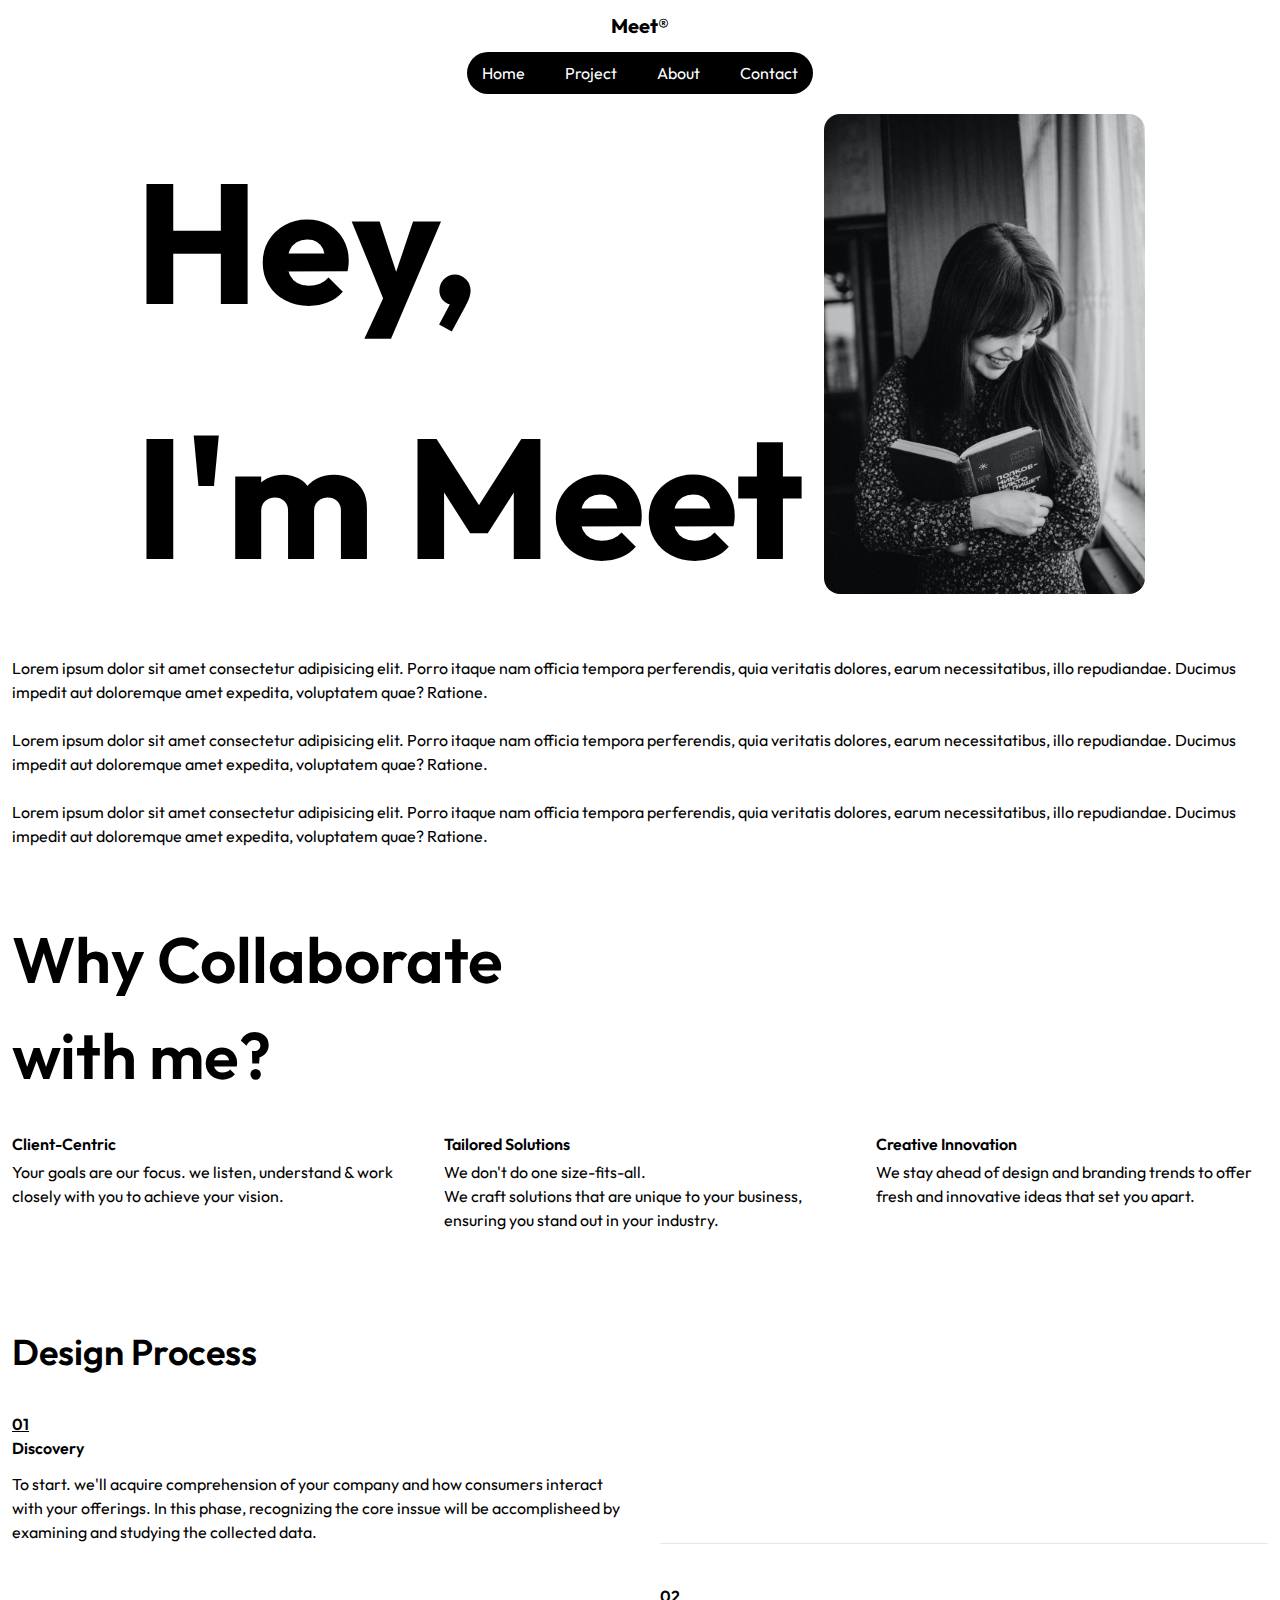
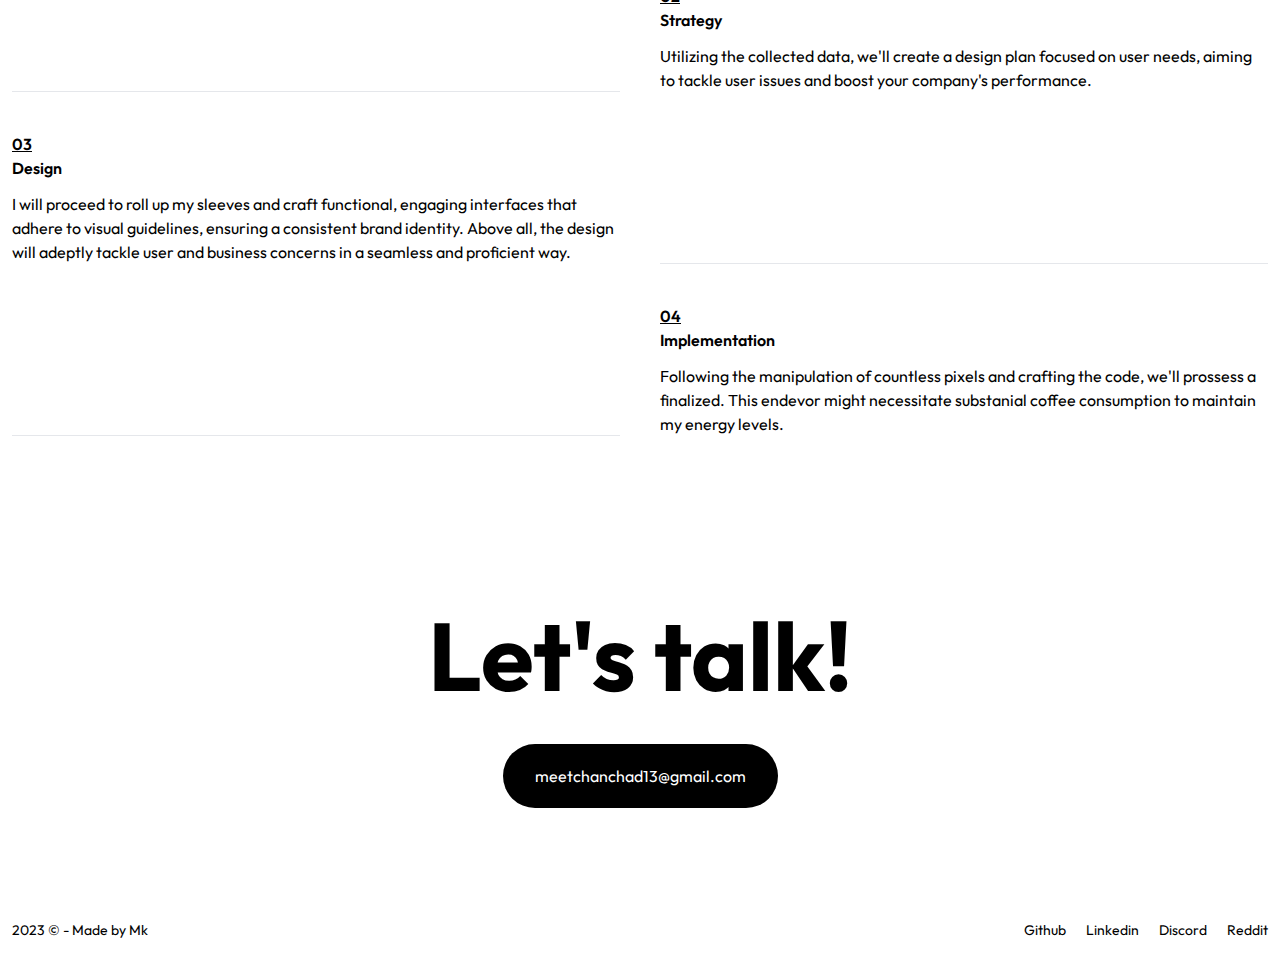
==== html/about.html @ 6633d258 "Added my Personal Website" ====
<!DOCTYPE html>
<html lang="en">

<head>
    <meta charset="UTF-8">
    <meta name="viewport" content="width=device-width, initial-scale=1.0">
    <link rel="stylesheet" href="/style.css">
    <title>Meet Chanchad</title>
    <link rel="icon" href="/assets/icon.png">
    <!-- Font Family -->
    <link rel="preconnect" href="https://fonts.googleapis.com">
    <link rel="preconnect" href="https://fonts.gstatic.com" crossorigin>
    <link href="https://fonts.googleapis.com/css2?family=Outfit:wght@300;400;500;600;700&display=swap" rel="stylesheet">
    <!-- Font Awesome -->
    <link rel="stylesheet" href="https://cdnjs.cloudflare.com/ajax/libs/font-awesome/6.4.2/css/all.min.css"
        integrity="sha512-z3gLpd7yknf1YoNbCzqRKc4qyor8gaKU1qmn+CShxbuBusANI9QpRohGBreCFkKxLhei6S9CQXFEbbKuqLg0DA=="
        crossorigin="anonymous" referrerpolicy="no-referrer" />
</head>

<body style="font-family: 'Outfit', sans-serif;">

    <div class="container mx-auto px-3">

        <!-- Main Name -->
        <div class="font-bold text-xl my-3 text-center"><a href="/index.html">Meet&#174;</a></div>

        <!-- Navigation Section  -->
        <nav>
            <div class="flex justify-center mb-1">
                <ul class="flex gap-5 bg-black text-white inline-flex rounded-full py-[9px] px-[5px]">
                    <li><a href="/index.html"
                            class="duration-500 ease-in hover:bg-white hover:text-black rounded-full py-1.5 px-2.5">Home</a>
                    </li>
                    <li><a href="/html/project.html"
                            class="duration-500 ease-in hover:bg-white  hover:text-black  rounded-full py-1.5 px-2.5">Project</a>
                    </li>
                    <li><a href="/html//about.html"
                            class="duration-500 ease-in hover:bg-white  hover:text-black rounded-full py-1.5 px-2.5">About</a>
                    </li>
                    <li><a href="/html/contact.html"
                            class="duration-500 ease-in hover:bg-white  hover:text-black rounded-full py-1.5 px-2.5">Contact</a>
                    </li>
                </ul>
            </div>
        </nav>

        <!-- About Section -->
        <div class="mb-5">

            <div class="flex my-5 justify-center gap-5">
                <div>
                    <h1 class="lg:text-[170px] md:text-[120px] sm:text-[100px] text-[45px] font-bold">Hey,<br>I'm
                        Meet
                    </h1>
                </div>
                <div class="inset-0 rounded-2xl overflow-hidden lg:h-[30rem] md:h-[25rem] sm:h-[20rem] h-[16rem]">
                    <img src="/assets/meet-pic.jpg" alt="" class="object-cover w-full h-full">
                </div>
            </div>

            <div class="mt-8">
                <p>Lorem ipsum dolor sit amet consectetur adipisicing elit. Porro itaque nam officia tempora
                    perferendis, quia veritatis dolores, earum necessitatibus, illo repudiandae. Ducimus impedit aut
                    doloremque amet expedita, voluptatem quae? Ratione.</p><br>
                <p>Lorem ipsum dolor sit amet consectetur adipisicing elit. Porro itaque nam officia tempora
                    perferendis, quia veritatis dolores, earum necessitatibus, illo repudiandae. Ducimus impedit aut
                    doloremque amet expedita, voluptatem quae? Ratione.</p><br>
                <p>Lorem ipsum dolor sit amet consectetur adipisicing elit. Porro itaque nam officia tempora
                    perferendis, quia veritatis dolores, earum necessitatibus, illo repudiandae. Ducimus impedit aut
                    doloremque amet expedita, voluptatem quae? Ratione.</p><br>
            </div>

        </div>

        <!-- Collaborate -->
        <div class="my-5 py-5">

            <div class="mb-7">
                <h1 class="sm:text-[4rem] text-[2rem] font-semibold">Why Collaborate<br>with me?</h1>
            </div>

            <div class="grid lg:grid-cols-3 md:grid-cols-2 gap-10 grid-cols-1">
                <div>
                    <i class="fa-solid fa-heart mb-3 text-2xl"></i>
                    <h1 class="font-semibold mb-1">Client-Centric</h1>
                    <p>Your goals are our focus. we listen, understand & work closely with you to achieve your vision.
                    </p>
                </div>
                <div>
                    <i class="fa-solid fa-gift mb-3 text-2xl"></i>
                    <h1 class="font-semibold mb-1">Tailored Solutions</h1>
                    <p>We don't do one size-fits-all.</p>
                    <p>We craft solutions that are unique to your business, ensuring you stand out in your industry.</p>
                </div>
                <div>
                    <i class="fa-solid fa-wand-magic-sparkles mb-3 text-2xl"></i>
                    <h1 class="font-semibold mb-1">Creative Innovation</h1>
                    <p>We stay ahead of design and branding trends to offer fresh and innovative ideas that set you
                        apart.</p>
                </div>
            </div>

        </div>

        <!-- Design -->
        <div class="py-5">

            <div class="my-10">
                <h1 class="sm:text-4xl text-3xl font-semibold">Design Process</h1>
            </div>

            <div>

                <div class="flex gap-10 mb-10">
                    <div class="sm:w-6/12 w-full">
                        <h1 class="font-semibold mb-3"><span class="underline">01</span><br> Discovery</h1>
                        <p>To start. we'll acquire comprehension of your company and how consumers interact with your
                            offerings. In this phase, recognizing the core inssue will be accomplisheed by examining and
                            studying the collected data.</p>
                    </div>
                    <div class="border-b w-6/12 sm:block hidden"></div>
                </div>

                <div class="flex gap-10 mb-10">

                    <div class="border-b w-6/12 sm:block hidden"></div>
                    <div class="sm:w-6/12 w-full">
                        <h1 class="font-semibold mb-3"><span class="underline">02</span><br>Strategy</h1>
                        <p>Utilizing the collected data, we'll create a design plan focused on user needs, aiming to
                            tackle user issues and boost your company's performance.</p>
                    </div>
                </div>

                <div class="flex gap-10 mb-10">
                    <div class="sm:w-6/12 w-full">
                        <h1 class="font-semibold mb-3"><span class="underline">03</span><br>Design</h1>
                        <p>I will proceed to roll up my sleeves and craft functional, engaging interfaces that adhere to
                            visual guidelines, ensuring a consistent brand identity. Above all, the design will adeptly
                            tackle user and business concerns in a seamless and proficient way.</p>
                    </div>
                    <div class="border-b w-6/12 sm:block hidden"></div>
                </div>

                <div class="flex gap-10 mb-10">

                    <div class="border-b w-6/12 sm:block hidden"></div>
                    <div class="sm:w-6/12 w-full">
                        <h1 class="font-semibold mb-3"><span class="underline">04</span><br>Implementation</h1>
                        <p>Following the manipulation of countless pixels and crafting the code, we'll prossess a
                            finalized. This endevor might necessitate substanial coffee consumption to maintain my
                            energy levels.</p>
                    </div>
                </div>

            </div>

        </div>


        <!-- Letstalk -->
        <div class="my-5 flex flex-col justify-center text-center h-96 align-middle">

            <div class="my-5">
                <h1 class="sm:text-8xl text-7xl font-bold">Let's talk!</h1>
            </div>
            <div class="my-5"><button
                    class="duration-500 hover:opacity-80 bg-black text-white rounded-full py-5 px-8 animate-bounce"><a
                        href="mailto:meetchanchad13@gmail.com">meetchanchad13@gmail.com <i
                            class="fa-solid fa-arrow-trend-up"></i></a></button>
            </div>

        </div>

        <!-- Footer -->
        <footer class="my-5 sm:gap-0 gap-5 flex flex-col sm:flex-row justify-between text-sm ">

            <div>
                <h4>2023 &copy; - Made by Mk</h4>
            </div>

            <div class="flex gap-5">
                <div><a href="https://github.com/meetchanchad" target="_blank"
                        class="hover:text-zinc-600 duration-500">Github</a>
                </div>
                <div><a href="https://www.linkedin.com/in/meet-chanchad-905198253/" target="_blank"
                        class="hover:text-zinc-600 duration-500">Linkedin</a></div>
                <div><a href="https://discord.com/users/1065117512016085042s" target="_blank"
                        class="hover:text-zinc-600 duration-500">Discord</a></div>
                <div><a href="https://www.reddit.com/user/meetchanchad" target="_blank"
                        class="hover:text-zinc-600 duration-500">Reddit</a></div>
            </div>

        </footer>

    </div>

</body>

</html>
---- style.css ----
/*
! tailwindcss v3.3.5 | MIT License | https://tailwindcss.com
*/

/*
1. Prevent padding and border from affecting element width. (https://github.com/mozdevs/cssremedy/issues/4)
2. Allow adding a border to an element by just adding a border-width. (https://github.com/tailwindcss/tailwindcss/pull/116)
*/

*,
::before,
::after {
  box-sizing: border-box;
  /* 1 */
  border-width: 0;
  /* 2 */
  border-style: solid;
  /* 2 */
  border-color: #e5e7eb;
  /* 2 */
}

::before,
::after {
  --tw-content: '';
}

/*
1. Use a consistent sensible line-height in all browsers.
2. Prevent adjustments of font size after orientation changes in iOS.
3. Use a more readable tab size.
4. Use the user's configured `sans` font-family by default.
5. Use the user's configured `sans` font-feature-settings by default.
6. Use the user's configured `sans` font-variation-settings by default.
*/

html {
  line-height: 1.5;
  /* 1 */
  -webkit-text-size-adjust: 100%;
  /* 2 */
  -moz-tab-size: 4;
  /* 3 */
  -o-tab-size: 4;
     tab-size: 4;
  /* 3 */
  font-family: ui-sans-serif, system-ui, -apple-system, BlinkMacSystemFont, "Segoe UI", Roboto, "Helvetica Neue", Arial, "Noto Sans", sans-serif, "Apple Color Emoji", "Segoe UI Emoji", "Segoe UI Symbol", "Noto Color Emoji";
  /* 4 */
  font-feature-settings: normal;
  /* 5 */
  font-variation-settings: normal;
  /* 6 */
}

/*
1. Remove the margin in all browsers.
2. Inherit line-height from `html` so users can set them as a class directly on the `html` element.
*/

body {
  margin: 0;
  /* 1 */
  line-height: inherit;
  /* 2 */
}

/*
1. Add the correct height in Firefox.
2. Correct the inheritance of border color in Firefox. (https://bugzilla.mozilla.org/show_bug.cgi?id=190655)
3. Ensure horizontal rules are visible by default.
*/

hr {
  height: 0;
  /* 1 */
  color: inherit;
  /* 2 */
  border-top-width: 1px;
  /* 3 */
}

/*
Add the correct text decoration in Chrome, Edge, and Safari.
*/

abbr:where([title]) {
  -webkit-text-decoration: underline dotted;
          text-decoration: underline dotted;
}

/*
Remove the default font size and weight for headings.
*/

h1,
h2,
h3,
h4,
h5,
h6 {
  font-size: inherit;
  font-weight: inherit;
}

/*
Reset links to optimize for opt-in styling instead of opt-out.
*/

a {
  color: inherit;
  text-decoration: inherit;
}

/*
Add the correct font weight in Edge and Safari.
*/

b,
strong {
  font-weight: bolder;
}

/*
1. Use the user's configured `mono` font family by default.
2. Correct the odd `em` font sizing in all browsers.
*/

code,
kbd,
samp,
pre {
  font-family: ui-monospace, SFMono-Regular, Menlo, Monaco, Consolas, "Liberation Mono", "Courier New", monospace;
  /* 1 */
  font-size: 1em;
  /* 2 */
}

/*
Add the correct font size in all browsers.
*/

small {
  font-size: 80%;
}

/*
Prevent `sub` and `sup` elements from affecting the line height in all browsers.
*/

sub,
sup {
  font-size: 75%;
  line-height: 0;
  position: relative;
  vertical-align: baseline;
}

sub {
  bottom: -0.25em;
}

sup {
  top: -0.5em;
}

/*
1. Remove text indentation from table contents in Chrome and Safari. (https://bugs.chromium.org/p/chromium/issues/detail?id=999088, https://bugs.webkit.org/show_bug.cgi?id=201297)
2. Correct table border color inheritance in all Chrome and Safari. (https://bugs.chromium.org/p/chromium/issues/detail?id=935729, https://bugs.webkit.org/show_bug.cgi?id=195016)
3. Remove gaps between table borders by default.
*/

table {
  text-indent: 0;
  /* 1 */
  border-color: inherit;
  /* 2 */
  border-collapse: collapse;
  /* 3 */
}

/*
1. Change the font styles in all browsers.
2. Remove the margin in Firefox and Safari.
3. Remove default padding in all browsers.
*/

button,
input,
optgroup,
select,
textarea {
  font-family: inherit;
  /* 1 */
  font-feature-settings: inherit;
  /* 1 */
  font-variation-settings: inherit;
  /* 1 */
  font-size: 100%;
  /* 1 */
  font-weight: inherit;
  /* 1 */
  line-height: inherit;
  /* 1 */
  color: inherit;
  /* 1 */
  margin: 0;
  /* 2 */
  padding: 0;
  /* 3 */
}

/*
Remove the inheritance of text transform in Edge and Firefox.
*/

button,
select {
  text-transform: none;
}

/*
1. Correct the inability to style clickable types in iOS and Safari.
2. Remove default button styles.
*/

button,
[type='button'],
[type='reset'],
[type='submit'] {
  -webkit-appearance: button;
  /* 1 */
  background-color: transparent;
  /* 2 */
  background-image: none;
  /* 2 */
}

/*
Use the modern Firefox focus style for all focusable elements.
*/

:-moz-focusring {
  outline: auto;
}

/*
Remove the additional `:invalid` styles in Firefox. (https://github.com/mozilla/gecko-dev/blob/2f9eacd9d3d995c937b4251a5557d95d494c9be1/layout/style/res/forms.css#L728-L737)
*/

:-moz-ui-invalid {
  box-shadow: none;
}

/*
Add the correct vertical alignment in Chrome and Firefox.
*/

progress {
  vertical-align: baseline;
}

/*
Correct the cursor style of increment and decrement buttons in Safari.
*/

::-webkit-inner-spin-button,
::-webkit-outer-spin-button {
  height: auto;
}

/*
1. Correct the odd appearance in Chrome and Safari.
2. Correct the outline style in Safari.
*/

[type='search'] {
  -webkit-appearance: textfield;
  /* 1 */
  outline-offset: -2px;
  /* 2 */
}

/*
Remove the inner padding in Chrome and Safari on macOS.
*/

::-webkit-search-decoration {
  -webkit-appearance: none;
}

/*
1. Correct the inability to style clickable types in iOS and Safari.
2. Change font properties to `inherit` in Safari.
*/

::-webkit-file-upload-button {
  -webkit-appearance: button;
  /* 1 */
  font: inherit;
  /* 2 */
}

/*
Add the correct display in Chrome and Safari.
*/

summary {
  display: list-item;
}

/*
Removes the default spacing and border for appropriate elements.
*/

blockquote,
dl,
dd,
h1,
h2,
h3,
h4,
h5,
h6,
hr,
figure,
p,
pre {
  margin: 0;
}

fieldset {
  margin: 0;
  padding: 0;
}

legend {
  padding: 0;
}

ol,
ul,
menu {
  list-style: none;
  margin: 0;
  padding: 0;
}

/*
Reset default styling for dialogs.
*/

dialog {
  padding: 0;
}

/*
Prevent resizing textareas horizontally by default.
*/

textarea {
  resize: vertical;
}

/*
1. Reset the default placeholder opacity in Firefox. (https://github.com/tailwindlabs/tailwindcss/issues/3300)
2. Set the default placeholder color to the user's configured gray 400 color.
*/

input::-moz-placeholder, textarea::-moz-placeholder {
  opacity: 1;
  /* 1 */
  color: #9ca3af;
  /* 2 */
}

input::placeholder,
textarea::placeholder {
  opacity: 1;
  /* 1 */
  color: #9ca3af;
  /* 2 */
}

/*
Set the default cursor for buttons.
*/

button,
[role="button"] {
  cursor: pointer;
}

/*
Make sure disabled buttons don't get the pointer cursor.
*/

:disabled {
  cursor: default;
}

/*
1. Make replaced elements `display: block` by default. (https://github.com/mozdevs/cssremedy/issues/14)
2. Add `vertical-align: middle` to align replaced elements more sensibly by default. (https://github.com/jensimmons/cssremedy/issues/14#issuecomment-634934210)
   This can trigger a poorly considered lint error in some tools but is included by design.
*/

img,
svg,
video,
canvas,
audio,
iframe,
embed,
object {
  display: block;
  /* 1 */
  vertical-align: middle;
  /* 2 */
}

/*
Constrain images and videos to the parent width and preserve their intrinsic aspect ratio. (https://github.com/mozdevs/cssremedy/issues/14)
*/

img,
video {
  max-width: 100%;
  height: auto;
}

/* Make elements with the HTML hidden attribute stay hidden by default */

[hidden] {
  display: none;
}

*, ::before, ::after {
  --tw-border-spacing-x: 0;
  --tw-border-spacing-y: 0;
  --tw-translate-x: 0;
  --tw-translate-y: 0;
  --tw-rotate: 0;
  --tw-skew-x: 0;
  --tw-skew-y: 0;
  --tw-scale-x: 1;
  --tw-scale-y: 1;
  --tw-pan-x:  ;
  --tw-pan-y:  ;
  --tw-pinch-zoom:  ;
  --tw-scroll-snap-strictness: proximity;
  --tw-gradient-from-position:  ;
  --tw-gradient-via-position:  ;
  --tw-gradient-to-position:  ;
  --tw-ordinal:  ;
  --tw-slashed-zero:  ;
  --tw-numeric-figure:  ;
  --tw-numeric-spacing:  ;
  --tw-numeric-fraction:  ;
  --tw-ring-inset:  ;
  --tw-ring-offset-width: 0px;
  --tw-ring-offset-color: #fff;
  --tw-ring-color: rgb(59 130 246 / 0.5);
  --tw-ring-offset-shadow: 0 0 #0000;
  --tw-ring-shadow: 0 0 #0000;
  --tw-shadow: 0 0 #0000;
  --tw-shadow-colored: 0 0 #0000;
  --tw-blur:  ;
  --tw-brightness:  ;
  --tw-contrast:  ;
  --tw-grayscale:  ;
  --tw-hue-rotate:  ;
  --tw-invert:  ;
  --tw-saturate:  ;
  --tw-sepia:  ;
  --tw-drop-shadow:  ;
  --tw-backdrop-blur:  ;
  --tw-backdrop-brightness:  ;
  --tw-backdrop-contrast:  ;
  --tw-backdrop-grayscale:  ;
  --tw-backdrop-hue-rotate:  ;
  --tw-backdrop-invert:  ;
  --tw-backdrop-opacity:  ;
  --tw-backdrop-saturate:  ;
  --tw-backdrop-sepia:  ;
}

::backdrop {
  --tw-border-spacing-x: 0;
  --tw-border-spacing-y: 0;
  --tw-translate-x: 0;
  --tw-translate-y: 0;
  --tw-rotate: 0;
  --tw-skew-x: 0;
  --tw-skew-y: 0;
  --tw-scale-x: 1;
  --tw-scale-y: 1;
  --tw-pan-x:  ;
  --tw-pan-y:  ;
  --tw-pinch-zoom:  ;
  --tw-scroll-snap-strictness: proximity;
  --tw-gradient-from-position:  ;
  --tw-gradient-via-position:  ;
  --tw-gradient-to-position:  ;
  --tw-ordinal:  ;
  --tw-slashed-zero:  ;
  --tw-numeric-figure:  ;
  --tw-numeric-spacing:  ;
  --tw-numeric-fraction:  ;
  --tw-ring-inset:  ;
  --tw-ring-offset-width: 0px;
  --tw-ring-offset-color: #fff;
  --tw-ring-color: rgb(59 130 246 / 0.5);
  --tw-ring-offset-shadow: 0 0 #0000;
  --tw-ring-shadow: 0 0 #0000;
  --tw-shadow: 0 0 #0000;
  --tw-shadow-colored: 0 0 #0000;
  --tw-blur:  ;
  --tw-brightness:  ;
  --tw-contrast:  ;
  --tw-grayscale:  ;
  --tw-hue-rotate:  ;
  --tw-invert:  ;
  --tw-saturate:  ;
  --tw-sepia:  ;
  --tw-drop-shadow:  ;
  --tw-backdrop-blur:  ;
  --tw-backdrop-brightness:  ;
  --tw-backdrop-contrast:  ;
  --tw-backdrop-grayscale:  ;
  --tw-backdrop-hue-rotate:  ;
  --tw-backdrop-invert:  ;
  --tw-backdrop-opacity:  ;
  --tw-backdrop-saturate:  ;
  --tw-backdrop-sepia:  ;
}

.container {
  width: 100%;
}

@media (min-width: 640px) {
  .container {
    max-width: 640px;
  }
}

@media (min-width: 768px) {
  .container {
    max-width: 768px;
  }
}

@media (min-width: 1024px) {
  .container {
    max-width: 1024px;
  }
}

@media (min-width: 1280px) {
  .container {
    max-width: 1280px;
  }
}

@media (min-width: 1536px) {
  .container {
    max-width: 1536px;
  }
}

.relative {
  position: relative;
}

.inset-0 {
  inset: 0px;
}

.right-0 {
  right: 0px;
}

.top-\[1\.5rem\] {
  top: 1.5rem;
}

.m-5 {
  margin: 1.25rem;
}

.mx-auto {
  margin-left: auto;
  margin-right: auto;
}

.my-10 {
  margin-top: 2.5rem;
  margin-bottom: 2.5rem;
}

.my-2 {
  margin-top: 0.5rem;
  margin-bottom: 0.5rem;
}

.my-3 {
  margin-top: 0.75rem;
  margin-bottom: 0.75rem;
}

.my-4 {
  margin-top: 1rem;
  margin-bottom: 1rem;
}

.my-5 {
  margin-top: 1.25rem;
  margin-bottom: 1.25rem;
}

.my-8 {
  margin-top: 2rem;
  margin-bottom: 2rem;
}

.mb-1 {
  margin-bottom: 0.25rem;
}

.mb-10 {
  margin-bottom: 2.5rem;
}

.mb-3 {
  margin-bottom: 0.75rem;
}

.mb-5 {
  margin-bottom: 1.25rem;
}

.mb-7 {
  margin-bottom: 1.75rem;
}

.mt-10 {
  margin-top: 2.5rem;
}

.mt-5 {
  margin-top: 1.25rem;
}

.mt-8 {
  margin-top: 2rem;
}

.mt-20 {
  margin-top: 5rem;
}

.flex {
  display: flex;
}

.inline-flex {
  display: inline-flex;
}

.grid {
  display: grid;
}

.hidden {
  display: none;
}

.h-96 {
  height: 24rem;
}

.h-\[16rem\] {
  height: 16rem;
}

.h-full {
  height: 100%;
}

.w-10\/12 {
  width: 83.333333%;
}

.w-6\/12 {
  width: 50%;
}

.w-full {
  width: 100%;
}

.transform {
  transform: translate(var(--tw-translate-x), var(--tw-translate-y)) rotate(var(--tw-rotate)) skewX(var(--tw-skew-x)) skewY(var(--tw-skew-y)) scaleX(var(--tw-scale-x)) scaleY(var(--tw-scale-y));
}

@keyframes bounce {
  0%, 100% {
    transform: translateY(-25%);
    animation-timing-function: cubic-bezier(0.8,0,1,1);
  }

  50% {
    transform: none;
    animation-timing-function: cubic-bezier(0,0,0.2,1);
  }
}

.animate-bounce {
  animation: bounce 1s infinite;
}

.grid-cols-1 {
  grid-template-columns: repeat(1, minmax(0, 1fr));
}

.flex-col {
  flex-direction: column;
}

.items-start {
  align-items: flex-start;
}

.justify-end {
  justify-content: flex-end;
}

.justify-center {
  justify-content: center;
}

.justify-between {
  justify-content: space-between;
}

.justify-around {
  justify-content: space-around;
}

.gap-10 {
  gap: 2.5rem;
}

.gap-5 {
  gap: 1.25rem;
}

.overflow-hidden {
  overflow: hidden;
}

.whitespace-nowrap {
  white-space: nowrap;
}

.rounded-2xl {
  border-radius: 1rem;
}

.rounded-full {
  border-radius: 9999px;
}

.border {
  border-width: 1px;
}

.border-b {
  border-bottom-width: 1px;
}

.bg-\[\#eeeeee\] {
  --tw-bg-opacity: 1;
  background-color: rgb(238 238 238 / var(--tw-bg-opacity));
}

.bg-\[\#f5f5f5\] {
  --tw-bg-opacity: 1;
  background-color: rgb(245 245 245 / var(--tw-bg-opacity));
}

.bg-black {
  --tw-bg-opacity: 1;
  background-color: rgb(0 0 0 / var(--tw-bg-opacity));
}

.object-cover {
  -o-object-fit: cover;
     object-fit: cover;
}

.p-2 {
  padding: 0.5rem;
}

.px-2 {
  padding-left: 0.5rem;
  padding-right: 0.5rem;
}

.px-2\.5 {
  padding-left: 0.625rem;
  padding-right: 0.625rem;
}

.px-24 {
  padding-left: 6rem;
  padding-right: 6rem;
}

.px-3 {
  padding-left: 0.75rem;
  padding-right: 0.75rem;
}

.px-5 {
  padding-left: 1.25rem;
  padding-right: 1.25rem;
}

.px-8 {
  padding-left: 2rem;
  padding-right: 2rem;
}

.px-\[5px\] {
  padding-left: 5px;
  padding-right: 5px;
}

.py-1 {
  padding-top: 0.25rem;
  padding-bottom: 0.25rem;
}

.py-1\.5 {
  padding-top: 0.375rem;
  padding-bottom: 0.375rem;
}

.py-2 {
  padding-top: 0.5rem;
  padding-bottom: 0.5rem;
}

.py-5 {
  padding-top: 1.25rem;
  padding-bottom: 1.25rem;
}

.py-\[9px\] {
  padding-top: 9px;
  padding-bottom: 9px;
}

.pb-3 {
  padding-bottom: 0.75rem;
}

.pr-2 {
  padding-right: 0.5rem;
}

.text-center {
  text-align: center;
}

.align-middle {
  vertical-align: middle;
}

.text-2xl {
  font-size: 1.5rem;
  line-height: 2rem;
}

.text-3xl {
  font-size: 1.875rem;
  line-height: 2.25rem;
}

.text-4xl {
  font-size: 2.25rem;
  line-height: 2.5rem;
}

.text-7xl {
  font-size: 4.5rem;
  line-height: 1;
}

.text-8xl {
  font-size: 6rem;
  line-height: 1;
}

.text-\[2rem\] {
  font-size: 2rem;
}

.text-\[45px\] {
  font-size: 45px;
}

.text-\[50px\] {
  font-size: 50px;
}

.text-sm {
  font-size: 0.875rem;
  line-height: 1.25rem;
}

.text-xl {
  font-size: 1.25rem;
  line-height: 1.75rem;
}

.font-bold {
  font-weight: 700;
}

.font-semibold {
  font-weight: 600;
}

.uppercase {
  text-transform: uppercase;
}

.text-white {
  --tw-text-opacity: 1;
  color: rgb(255 255 255 / var(--tw-text-opacity));
}

.underline {
  text-decoration-line: underline;
}

.duration-500 {
  transition-duration: 500ms;
}

.ease-in {
  transition-timing-function: cubic-bezier(0.4, 0, 1, 1);
}

.hover\:bg-white:hover {
  --tw-bg-opacity: 1;
  background-color: rgb(255 255 255 / var(--tw-bg-opacity));
}

.hover\:bg-opacity-80:hover {
  --tw-bg-opacity: 0.8;
}

.hover\:text-black:hover {
  --tw-text-opacity: 1;
  color: rgb(0 0 0 / var(--tw-text-opacity));
}

.hover\:text-zinc-600:hover {
  --tw-text-opacity: 1;
  color: rgb(82 82 91 / var(--tw-text-opacity));
}

.hover\:opacity-80:hover {
  opacity: 0.8;
}

@media (min-width: 640px) {
  .sm\:right-5 {
    right: 1.25rem;
  }

  .sm\:top-\[9\.5rem\] {
    top: 9.5rem;
  }

  .sm\:block {
    display: block;
  }

  .sm\:flex {
    display: flex;
  }

  .sm\:h-\[20rem\] {
    height: 20rem;
  }

  .sm\:w-10\/12 {
    width: 83.333333%;
  }

  .sm\:w-4\/12 {
    width: 33.333333%;
  }

  .sm\:w-6\/12 {
    width: 50%;
  }

  .sm\:w-8\/12 {
    width: 66.666667%;
  }

  .sm\:grid-cols-2 {
    grid-template-columns: repeat(2, minmax(0, 1fr));
  }

  .sm\:grid-rows-2 {
    grid-template-rows: repeat(2, minmax(0, 1fr));
  }

  .sm\:flex-row {
    flex-direction: row;
  }

  .sm\:items-end {
    align-items: flex-end;
  }

  .sm\:justify-between {
    justify-content: space-between;
  }

  .sm\:gap-0 {
    gap: 0px;
  }

  .sm\:text-start {
    text-align: start;
  }

  .sm\:text-3xl {
    font-size: 1.875rem;
    line-height: 2.25rem;
  }

  .sm\:text-4xl {
    font-size: 2.25rem;
    line-height: 2.5rem;
  }

  .sm\:text-5xl {
    font-size: 3rem;
    line-height: 1;
  }

  .sm\:text-8xl {
    font-size: 6rem;
    line-height: 1;
  }

  .sm\:text-\[100px\] {
    font-size: 100px;
  }

  .sm\:text-\[4rem\] {
    font-size: 4rem;
  }

  .sm\:text-\[75px\] {
    font-size: 75px;
  }
}

@media (min-width: 768px) {
  .md\:top-\[13rem\] {
    top: 13rem;
  }

  .md\:m-0 {
    margin: 0px;
  }

  .md\:h-\[25rem\] {
    height: 25rem;
  }

  .md\:w-6\/12 {
    width: 50%;
  }

  .md\:grid-cols-2 {
    grid-template-columns: repeat(2, minmax(0, 1fr));
  }

  .md\:flex-row {
    flex-direction: row;
  }

  .md\:text-start {
    text-align: start;
  }

  .md\:text-\[100px\] {
    font-size: 100px;
  }

  .md\:text-\[120px\] {
    font-size: 120px;
  }
}

@media (min-width: 1024px) {
  .lg\:top-\[21\.5rem\] {
    top: 21.5rem;
  }

  .lg\:h-\[30rem\] {
    height: 30rem;
  }

  .lg\:w-8\/12 {
    width: 66.666667%;
  }

  .lg\:grid-cols-2 {
    grid-template-columns: repeat(2, minmax(0, 1fr));
  }

  .lg\:grid-cols-3 {
    grid-template-columns: repeat(3, minmax(0, 1fr));
  }

  .lg\:grid-rows-2 {
    grid-template-rows: repeat(2, minmax(0, 1fr));
  }

  .lg\:text-\[150px\] {
    font-size: 150px;
  }

  .lg\:text-\[170px\] {
    font-size: 170px;
  }
}

@media (min-width: 1280px) {
  .xl\:text-\[200px\] {
    font-size: 200px;
  }

  .xl\:leading-\[15rem\] {
    line-height: 15rem;
  }
}
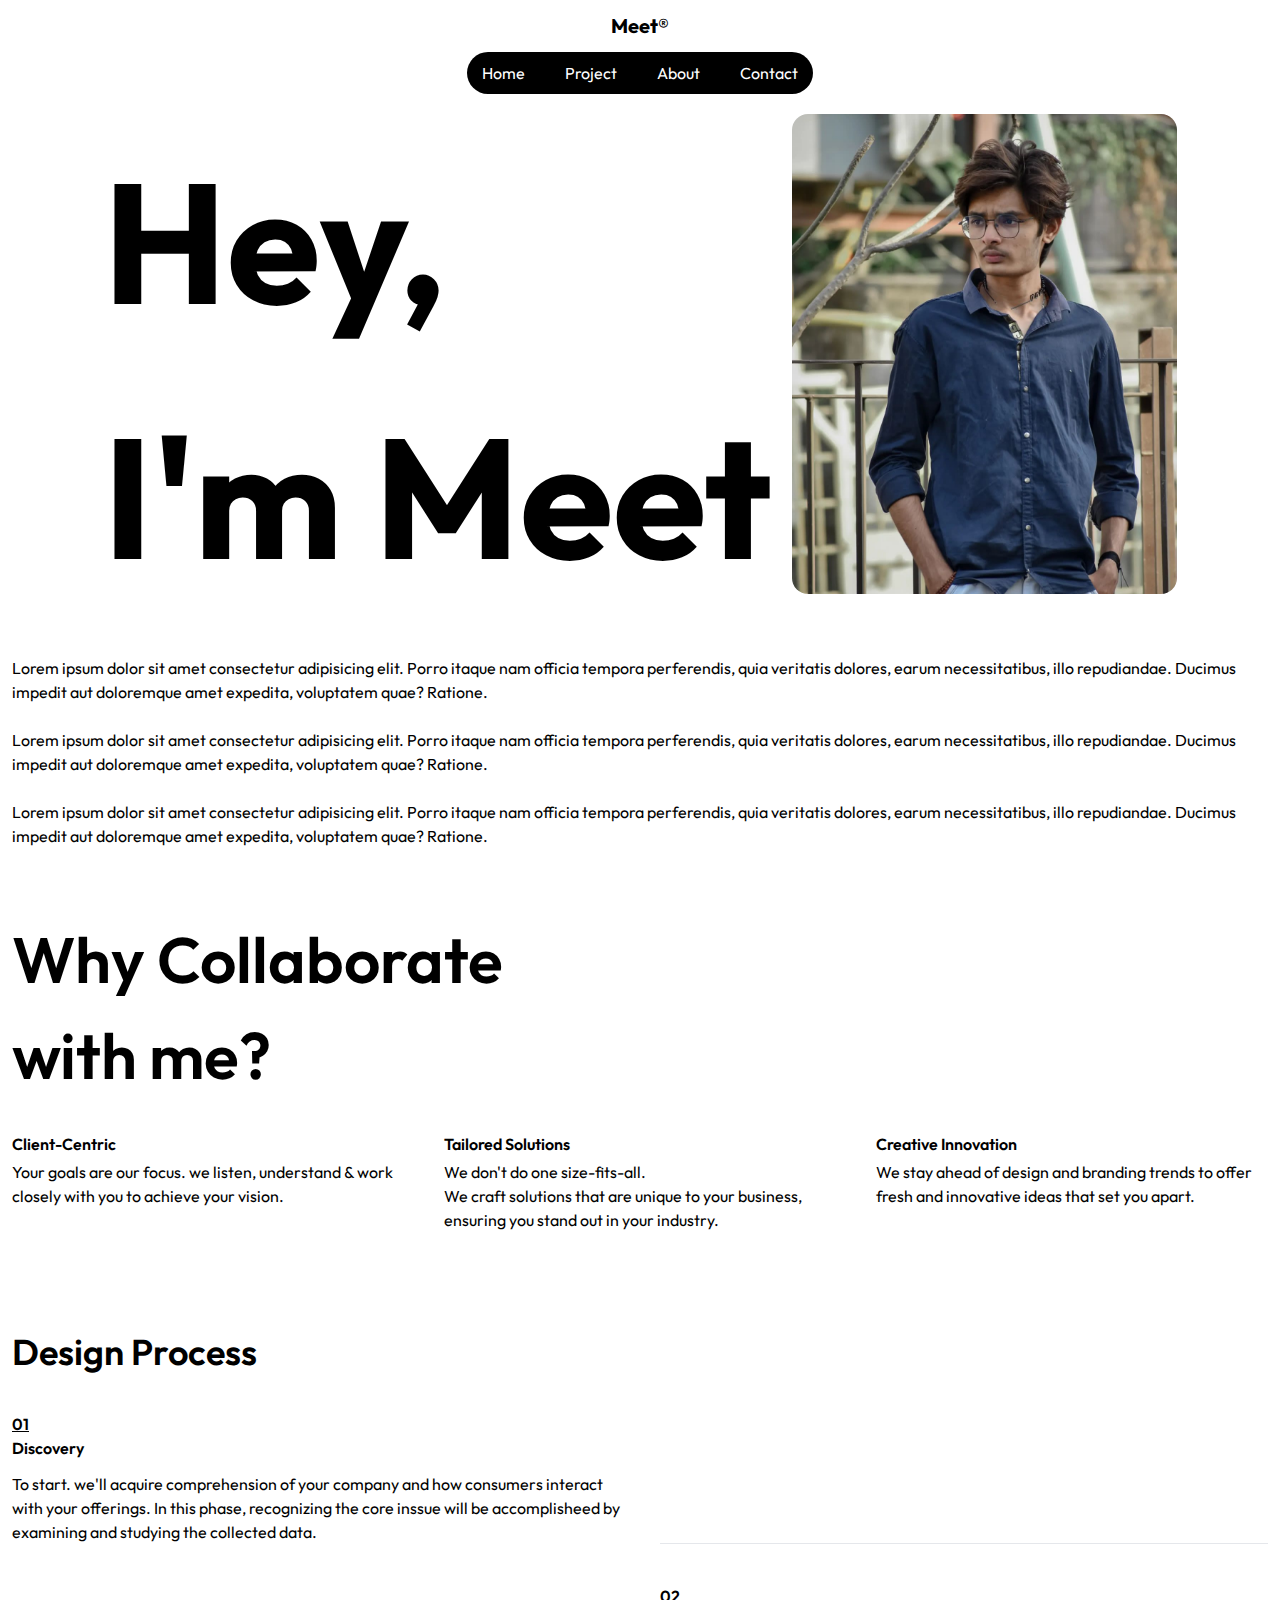
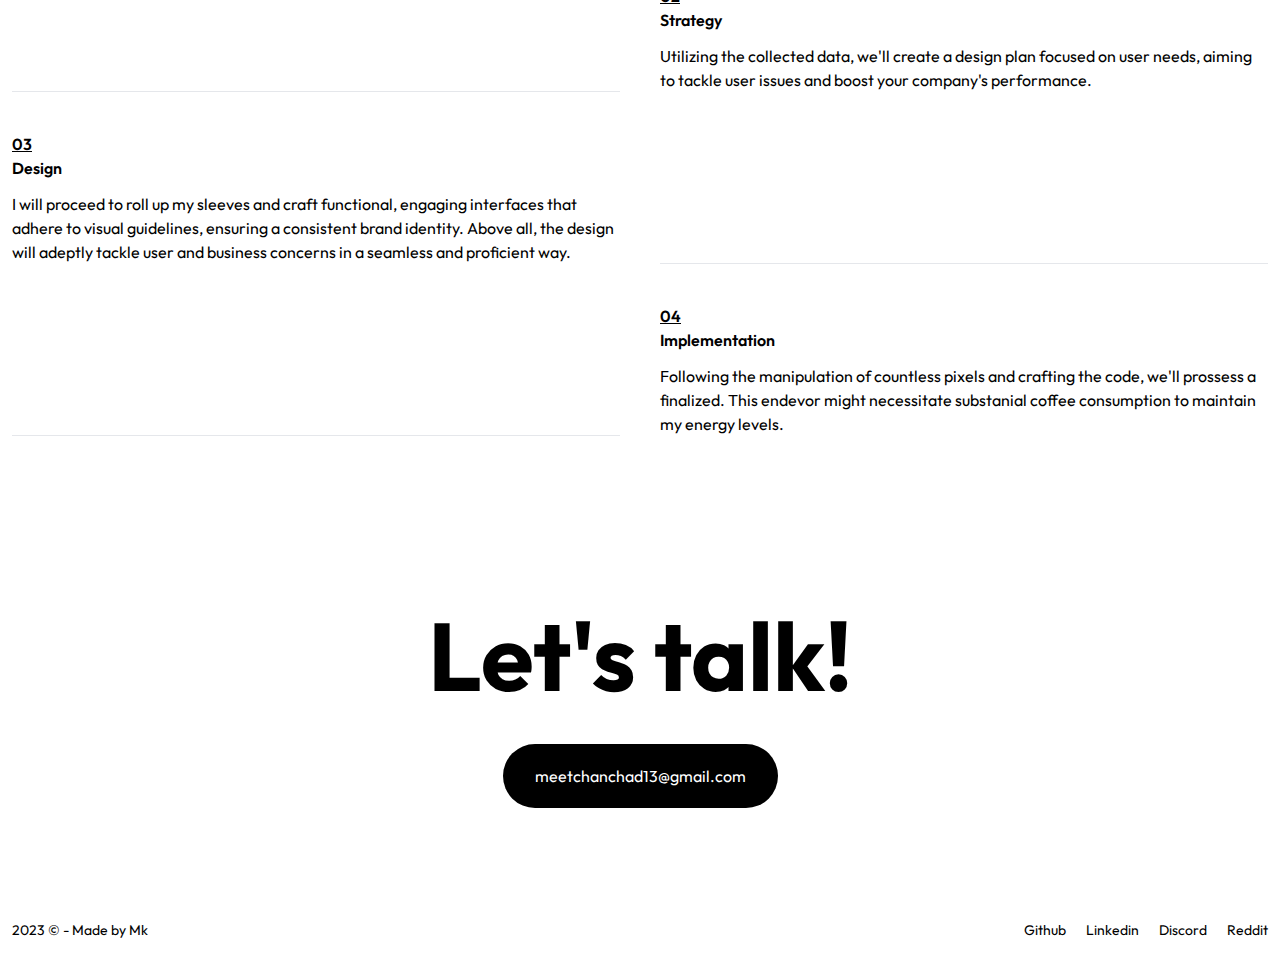
==== commit d86a6026: "Img add" ====
--- a/html/about.html
+++ b/html/about.html
@@ -54,7 +54,7 @@
                     </h1>
                 </div>
                 <div class="inset-0 rounded-2xl overflow-hidden lg:h-[30rem] md:h-[25rem] sm:h-[20rem] h-[16rem]">
-                    <img src="/assets/meet-pic.jpg" alt="" class="object-cover w-full h-full">
+                    <img src="/assets/meet-img.jpg" alt="" class="object-cover w-full h-full">
                 </div>
             </div>
 
